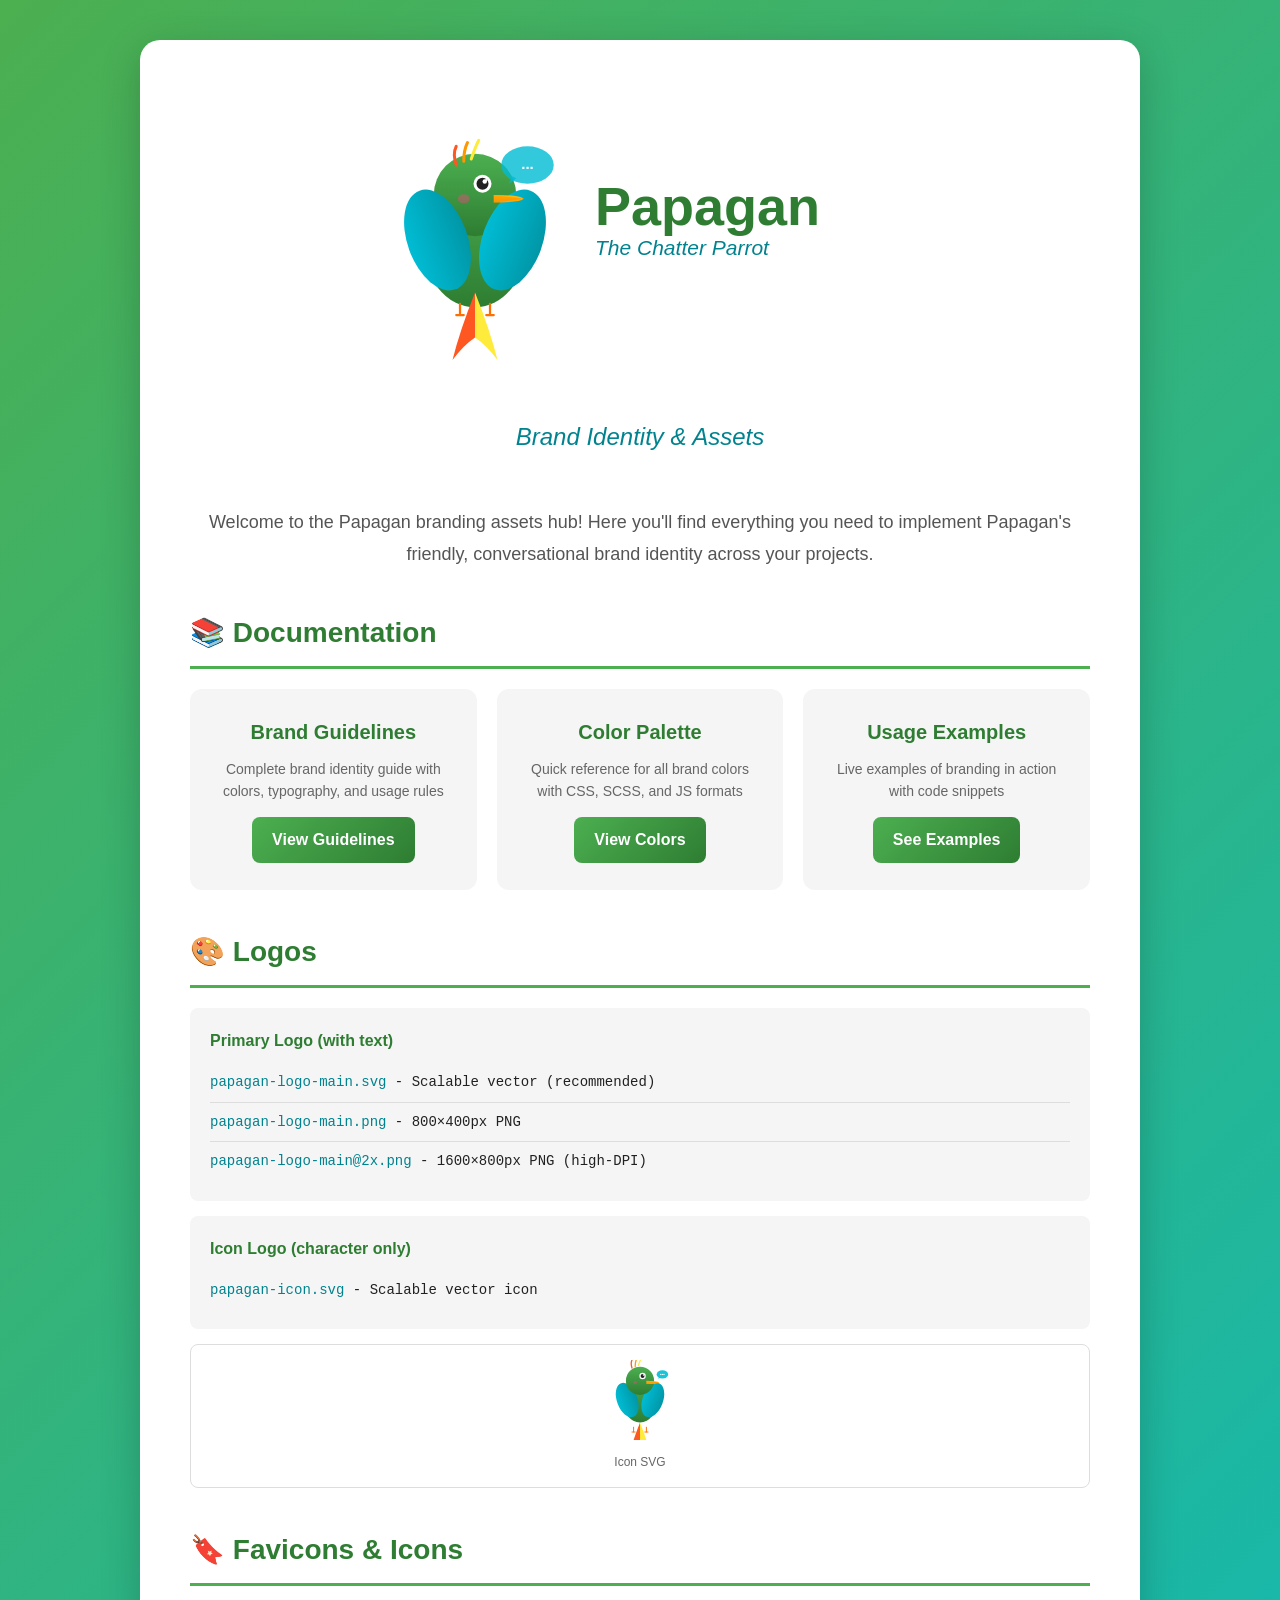
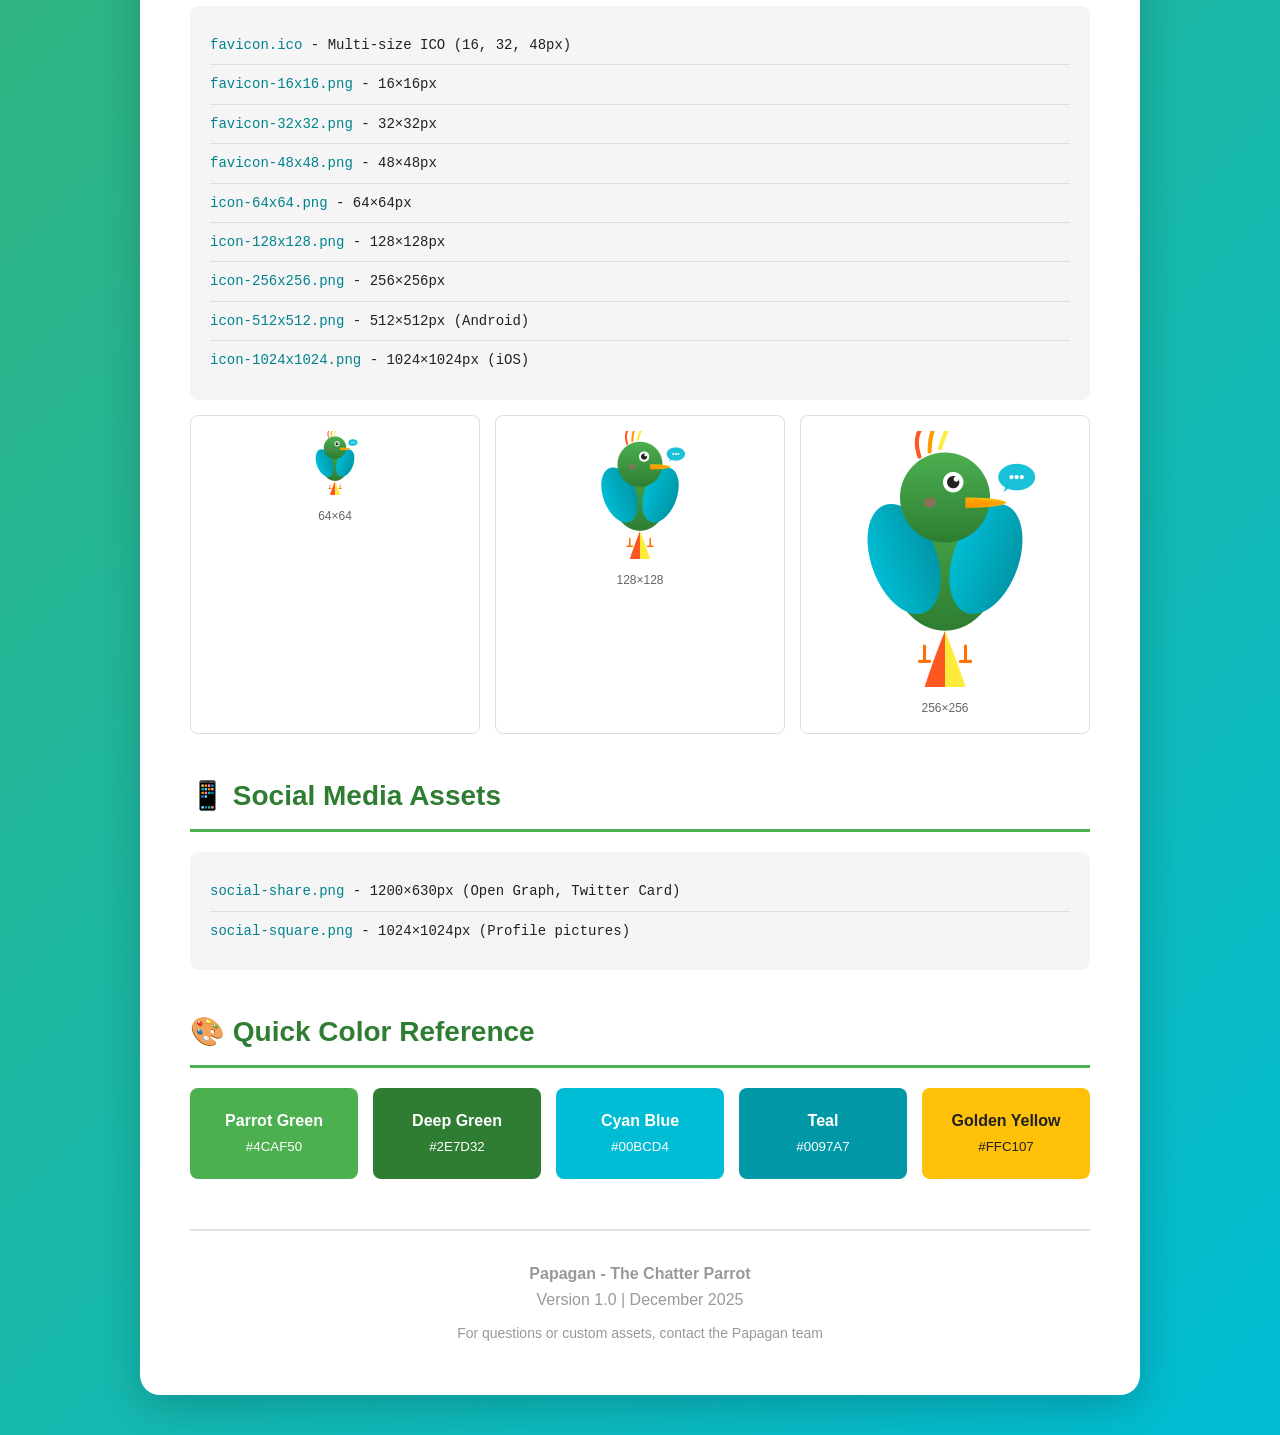
==== static/branding/index.html @ 3eb338b9 "Add branding assets index page for easy navigation Co-authored-by: orkinosai25 <243531199+orkinosai2" ====
<!DOCTYPE html>
<html lang="en">
<head>
    <meta charset="UTF-8">
    <meta name="viewport" content="width=device-width, initial-scale=1.0">
    <title>Papagan Branding Assets</title>
    <link rel="icon" type="image/x-icon" href="icons/favicon.ico">
    <style>
        * {
            margin: 0;
            padding: 0;
            box-sizing: border-box;
        }
        
        body {
            font-family: 'Segoe UI', -apple-system, BlinkMacSystemFont, Arial, sans-serif;
            line-height: 1.6;
            color: #212121;
            background: linear-gradient(135deg, #4CAF50, #00BCD4);
            min-height: 100vh;
            padding: 40px 20px;
        }
        
        .container {
            max-width: 1000px;
            margin: 0 auto;
            background: white;
            border-radius: 20px;
            padding: 50px;
            box-shadow: 0 10px 40px rgba(0, 0, 0, 0.2);
        }
        
        .header {
            text-align: center;
            margin-bottom: 50px;
        }
        
        .header img {
            max-width: 600px;
            width: 100%;
            height: auto;
            margin-bottom: 20px;
        }
        
        .header h1 {
            font-size: 42px;
            color: #2E7D32;
            margin-bottom: 10px;
        }
        
        .header .tagline {
            font-size: 24px;
            color: #00838F;
            font-style: italic;
        }
        
        .description {
            text-align: center;
            font-size: 18px;
            margin-bottom: 40px;
            color: #555;
            line-height: 1.8;
        }
        
        .section {
            margin: 40px 0;
        }
        
        .section h2 {
            color: #2E7D32;
            font-size: 28px;
            margin-bottom: 20px;
            padding-bottom: 10px;
            border-bottom: 3px solid #4CAF50;
        }
        
        .cards {
            display: grid;
            grid-template-columns: repeat(auto-fit, minmax(250px, 1fr));
            gap: 20px;
            margin-top: 20px;
        }
        
        .card {
            background: #F5F5F5;
            border-radius: 12px;
            padding: 25px;
            text-align: center;
            transition: transform 0.2s, box-shadow 0.2s;
            border: 2px solid transparent;
        }
        
        .card:hover {
            transform: translateY(-5px);
            box-shadow: 0 8px 20px rgba(46, 125, 50, 0.2);
            border-color: #4CAF50;
        }
        
        .card h3 {
            color: #2E7D32;
            font-size: 20px;
            margin-bottom: 10px;
        }
        
        .card p {
            color: #666;
            font-size: 14px;
            margin-bottom: 15px;
        }
        
        .card a {
            display: inline-block;
            background: linear-gradient(135deg, #4CAF50, #2E7D32);
            color: white;
            text-decoration: none;
            padding: 10px 20px;
            border-radius: 8px;
            font-weight: 600;
            transition: transform 0.2s;
        }
        
        .card a:hover {
            transform: scale(1.05);
        }
        
        .file-list {
            background: #F5F5F5;
            padding: 20px;
            border-radius: 8px;
            margin-top: 15px;
        }
        
        .file-list h4 {
            color: #2E7D32;
            margin-bottom: 10px;
        }
        
        .file-list ul {
            list-style: none;
            padding-left: 0;
        }
        
        .file-list li {
            padding: 8px 0;
            border-bottom: 1px solid #ddd;
            font-family: 'Courier New', monospace;
            font-size: 14px;
        }
        
        .file-list li:last-child {
            border-bottom: none;
        }
        
        .file-list a {
            color: #00838F;
            text-decoration: none;
        }
        
        .file-list a:hover {
            color: #4CAF50;
            text-decoration: underline;
        }
        
        .footer {
            text-align: center;
            margin-top: 50px;
            padding-top: 30px;
            border-top: 2px solid #E0E0E0;
            color: #999;
        }
        
        .preview-grid {
            display: grid;
            grid-template-columns: repeat(auto-fit, minmax(100px, 1fr));
            gap: 15px;
            margin-top: 15px;
        }
        
        .preview-item {
            text-align: center;
            padding: 15px;
            background: white;
            border-radius: 8px;
            border: 1px solid #ddd;
        }
        
        .preview-item img {
            max-width: 100%;
            height: auto;
            margin-bottom: 5px;
        }
        
        .preview-item span {
            display: block;
            font-size: 12px;
            color: #666;
        }
    </style>
</head>
<body>
    <div class="container">
        <div class="header">
            <img src="logos/papagan-logo-main.svg" alt="Papagan - The Chatter Parrot">
            <p class="tagline">Brand Identity & Assets</p>
        </div>
        
        <div class="description">
            <p>Welcome to the Papagan branding assets hub! Here you'll find everything you need to implement Papagan's friendly, conversational brand identity across your projects.</p>
        </div>
        
        <div class="section">
            <h2>📚 Documentation</h2>
            <div class="cards">
                <div class="card">
                    <h3>Brand Guidelines</h3>
                    <p>Complete brand identity guide with colors, typography, and usage rules</p>
                    <a href="guidelines/BRAND_GUIDELINES.md" target="_blank">View Guidelines</a>
                </div>
                
                <div class="card">
                    <h3>Color Palette</h3>
                    <p>Quick reference for all brand colors with CSS, SCSS, and JS formats</p>
                    <a href="guidelines/COLOR_PALETTE.md" target="_blank">View Colors</a>
                </div>
                
                <div class="card">
                    <h3>Usage Examples</h3>
                    <p>Live examples of branding in action with code snippets</p>
                    <a href="guidelines/examples.html" target="_blank">See Examples</a>
                </div>
            </div>
        </div>
        
        <div class="section">
            <h2>🎨 Logos</h2>
            <div class="file-list">
                <h4>Primary Logo (with text)</h4>
                <ul>
                    <li><a href="logos/papagan-logo-main.svg" download>papagan-logo-main.svg</a> - Scalable vector (recommended)</li>
                    <li><a href="logos/papagan-logo-main.png" download>papagan-logo-main.png</a> - 800×400px PNG</li>
                    <li><a href="logos/papagan-logo-main@2x.png" download>papagan-logo-main@2x.png</a> - 1600×800px PNG (high-DPI)</li>
                </ul>
            </div>
            
            <div class="file-list">
                <h4>Icon Logo (character only)</h4>
                <ul>
                    <li><a href="logos/papagan-icon.svg" download>papagan-icon.svg</a> - Scalable vector icon</li>
                </ul>
            </div>
            
            <div class="preview-grid">
                <div class="preview-item">
                    <img src="logos/papagan-icon.svg" alt="Icon" style="width: 80px;">
                    <span>Icon SVG</span>
                </div>
            </div>
        </div>
        
        <div class="section">
            <h2>🔖 Favicons & Icons</h2>
            <div class="file-list">
                <ul>
                    <li><a href="icons/favicon.ico" download>favicon.ico</a> - Multi-size ICO (16, 32, 48px)</li>
                    <li><a href="icons/favicon-16x16.png" download>favicon-16x16.png</a> - 16×16px</li>
                    <li><a href="icons/favicon-32x32.png" download>favicon-32x32.png</a> - 32×32px</li>
                    <li><a href="icons/favicon-48x48.png" download>favicon-48x48.png</a> - 48×48px</li>
                    <li><a href="icons/icon-64x64.png" download>icon-64x64.png</a> - 64×64px</li>
                    <li><a href="icons/icon-128x128.png" download>icon-128x128.png</a> - 128×128px</li>
                    <li><a href="icons/icon-256x256.png" download>icon-256x256.png</a> - 256×256px</li>
                    <li><a href="icons/icon-512x512.png" download>icon-512x512.png</a> - 512×512px (Android)</li>
                    <li><a href="icons/icon-1024x1024.png" download>icon-1024x1024.png</a> - 1024×1024px (iOS)</li>
                </ul>
            </div>
            
            <div class="preview-grid">
                <div class="preview-item">
                    <img src="icons/icon-64x64.png" alt="64x64">
                    <span>64×64</span>
                </div>
                <div class="preview-item">
                    <img src="icons/icon-128x128.png" alt="128x128">
                    <span>128×128</span>
                </div>
                <div class="preview-item">
                    <img src="icons/icon-256x256.png" alt="256x256">
                    <span>256×256</span>
                </div>
            </div>
        </div>
        
        <div class="section">
            <h2>📱 Social Media Assets</h2>
            <div class="file-list">
                <ul>
                    <li><a href="social/social-share.png" download>social-share.png</a> - 1200×630px (Open Graph, Twitter Card)</li>
                    <li><a href="social/social-square.png" download>social-square.png</a> - 1024×1024px (Profile pictures)</li>
                </ul>
            </div>
        </div>
        
        <div class="section">
            <h2>🎨 Quick Color Reference</h2>
            <div style="display: grid; grid-template-columns: repeat(auto-fit, minmax(120px, 1fr)); gap: 15px; margin-top: 20px;">
                <div style="background: #4CAF50; color: white; padding: 20px; border-radius: 8px; text-align: center;">
                    <strong>Parrot Green</strong><br>
                    <small>#4CAF50</small>
                </div>
                <div style="background: #2E7D32; color: white; padding: 20px; border-radius: 8px; text-align: center;">
                    <strong>Deep Green</strong><br>
                    <small>#2E7D32</small>
                </div>
                <div style="background: #00BCD4; color: white; padding: 20px; border-radius: 8px; text-align: center;">
                    <strong>Cyan Blue</strong><br>
                    <small>#00BCD4</small>
                </div>
                <div style="background: #0097A7; color: white; padding: 20px; border-radius: 8px; text-align: center;">
                    <strong>Teal</strong><br>
                    <small>#0097A7</small>
                </div>
                <div style="background: #FFC107; color: #212121; padding: 20px; border-radius: 8px; text-align: center;">
                    <strong>Golden Yellow</strong><br>
                    <small>#FFC107</small>
                </div>
            </div>
        </div>
        
        <div class="footer">
            <p><strong>Papagan - The Chatter Parrot</strong></p>
            <p>Version 1.0 | December 2025</p>
            <p style="margin-top: 10px; font-size: 14px;">For questions or custom assets, contact the Papagan team</p>
        </div>
    </div>
</body>
</html>
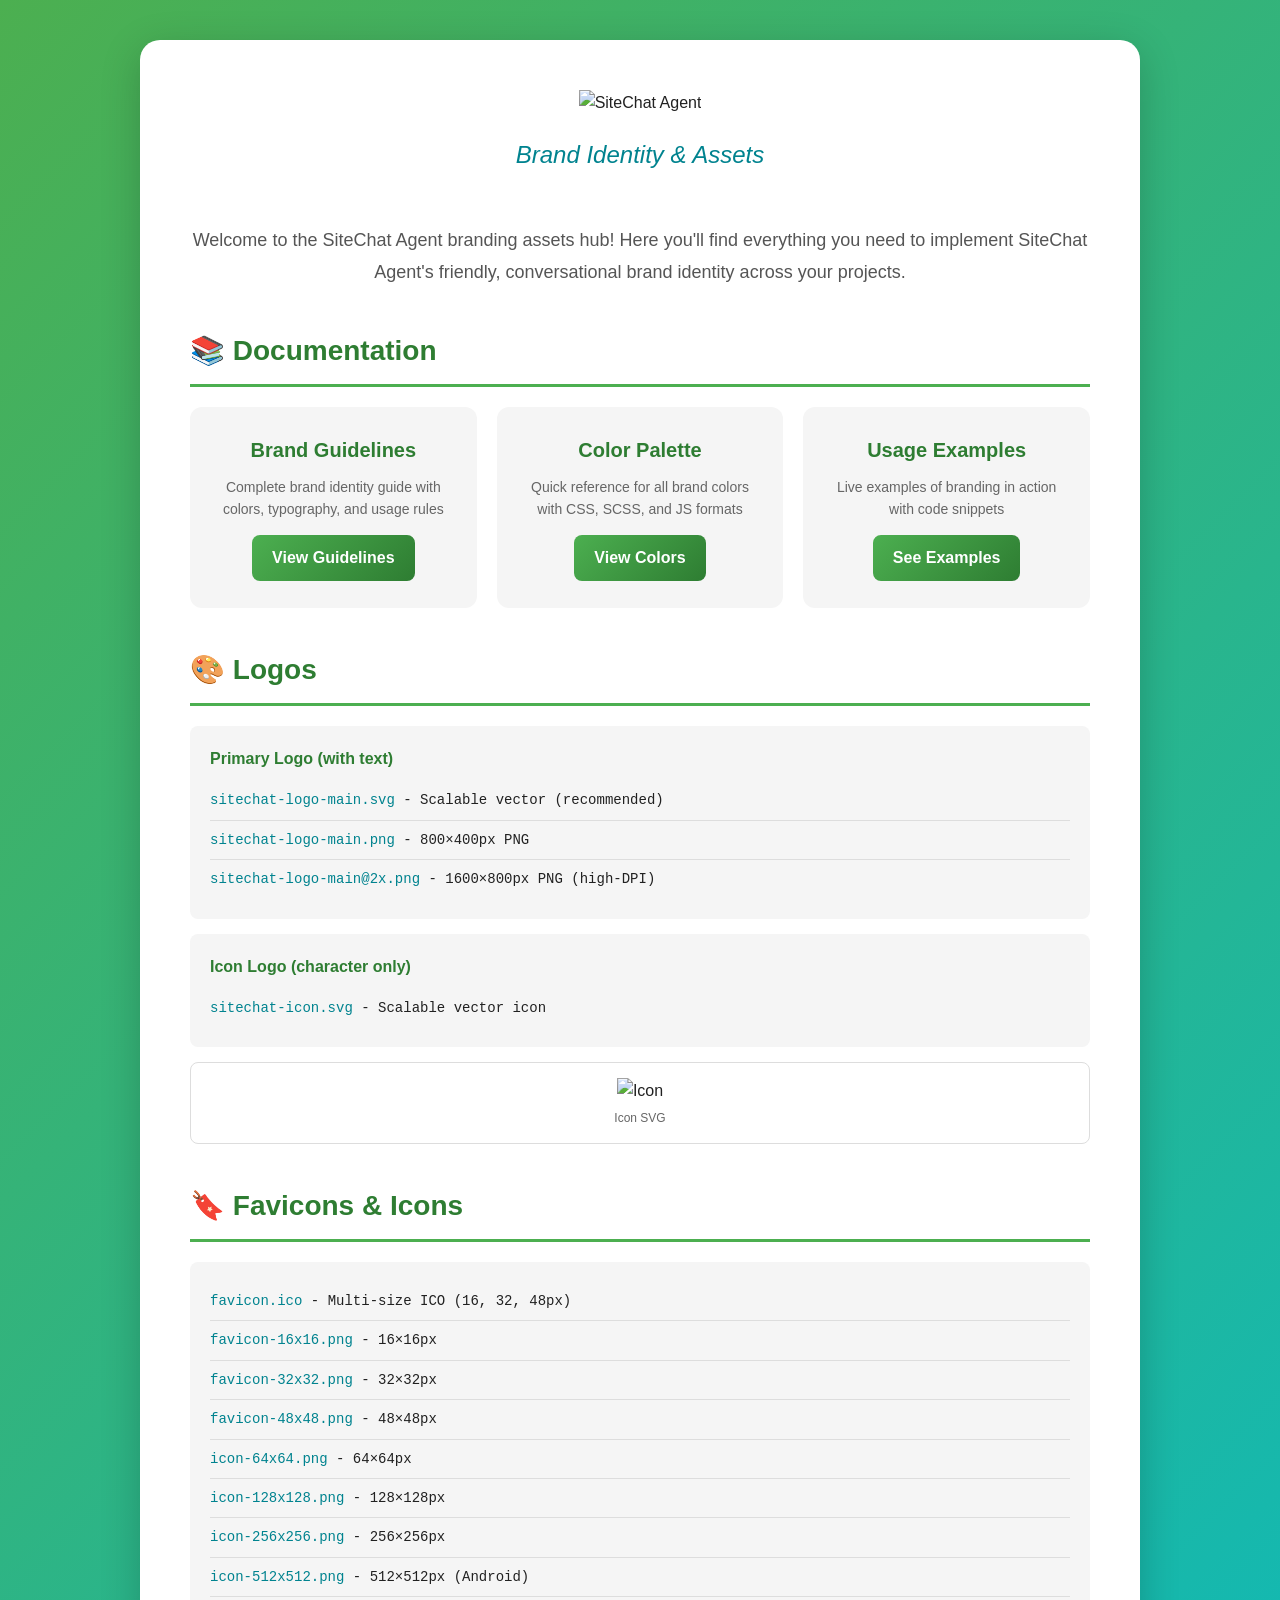
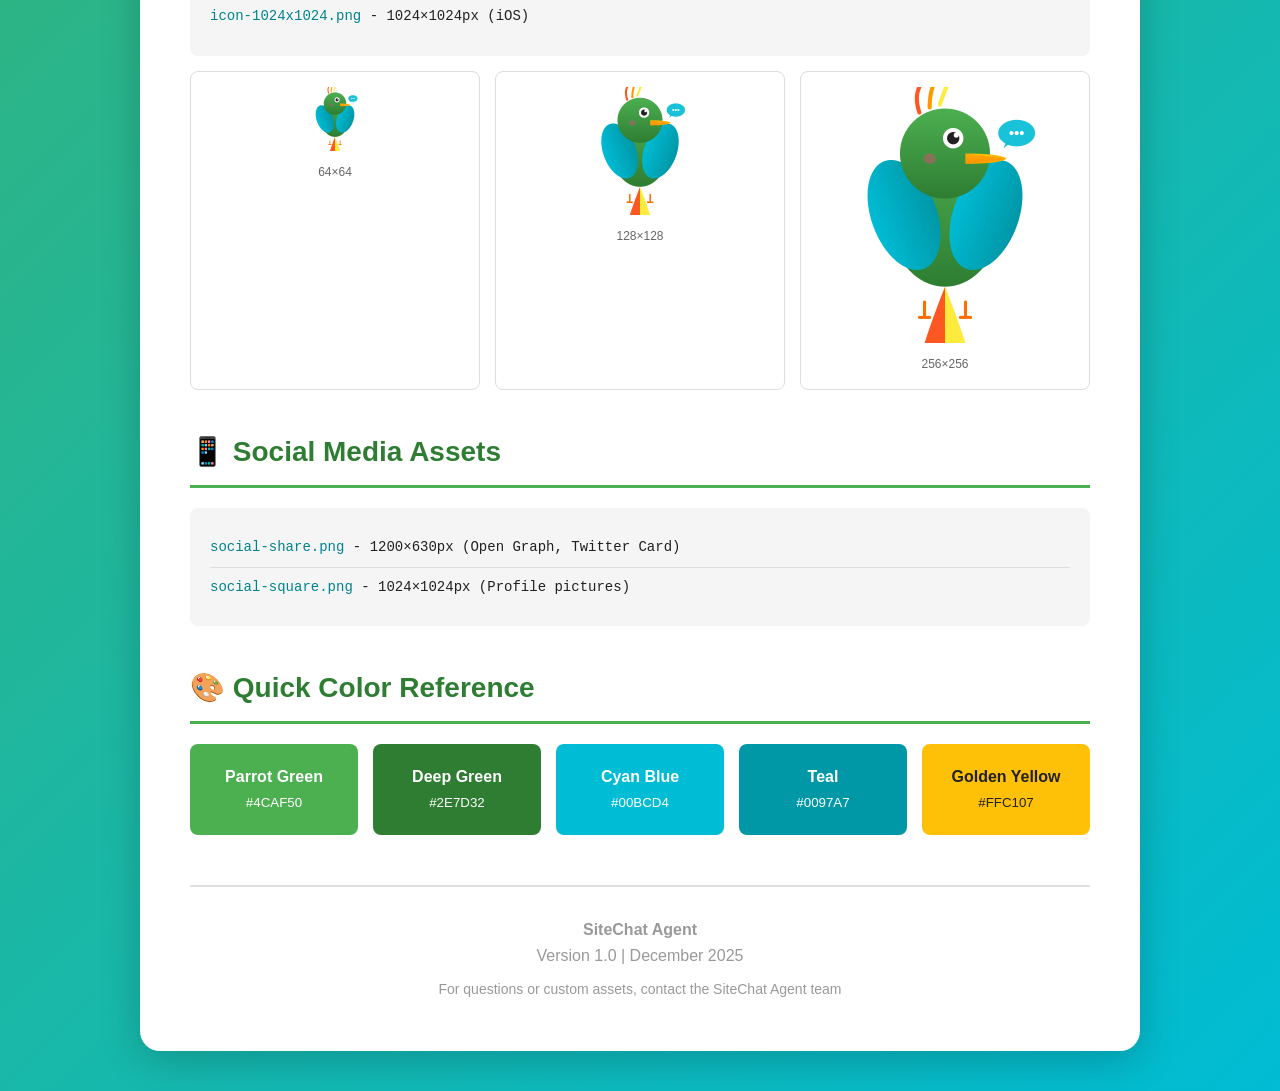
==== commit 561d3be2: "Rename to SiteChat Agent with updated tagline Agent-Logs-Url: https://github.com/orkinosai25-org/ork" ====
--- a/static/branding/index.html
+++ b/static/branding/index.html
@@ -3,7 +3,7 @@
 <head>
     <meta charset="UTF-8">
     <meta name="viewport" content="width=device-width, initial-scale=1.0">
-    <title>Papagan Branding Assets</title>
+    <title>SiteChat Agent Branding Assets</title>
     <link rel="icon" type="image/x-icon" href="icons/favicon.ico">
     <style>
         * {
@@ -200,12 +200,12 @@
 <body>
     <div class="container">
         <div class="header">
-            <img src="logos/papagan-logo-main.svg" alt="Papagan - The Chatter Parrot">
+            <img src="logos/sitechat-logo-main.svg" alt="SiteChat Agent">
             <p class="tagline">Brand Identity & Assets</p>
         </div>
         
         <div class="description">
-            <p>Welcome to the Papagan branding assets hub! Here you'll find everything you need to implement Papagan's friendly, conversational brand identity across your projects.</p>
+            <p>Welcome to the SiteChat Agent branding assets hub! Here you'll find everything you need to implement SiteChat Agent's friendly, conversational brand identity across your projects.</p>
         </div>
         
         <div class="section">
@@ -236,22 +236,22 @@
             <div class="file-list">
                 <h4>Primary Logo (with text)</h4>
                 <ul>
-                    <li><a href="logos/papagan-logo-main.svg" download>papagan-logo-main.svg</a> - Scalable vector (recommended)</li>
-                    <li><a href="logos/papagan-logo-main.png" download>papagan-logo-main.png</a> - 800×400px PNG</li>
-                    <li><a href="logos/papagan-logo-main@2x.png" download>papagan-logo-main@2x.png</a> - 1600×800px PNG (high-DPI)</li>
+                    <li><a href="logos/sitechat-logo-main.svg" download>sitechat-logo-main.svg</a> - Scalable vector (recommended)</li>
+                    <li><a href="logos/sitechat-logo-main.png" download>sitechat-logo-main.png</a> - 800×400px PNG</li>
+                    <li><a href="logos/sitechat-logo-main@2x.png" download>sitechat-logo-main@2x.png</a> - 1600×800px PNG (high-DPI)</li>
                 </ul>
             </div>
             
             <div class="file-list">
                 <h4>Icon Logo (character only)</h4>
                 <ul>
-                    <li><a href="logos/papagan-icon.svg" download>papagan-icon.svg</a> - Scalable vector icon</li>
+                    <li><a href="logos/sitechat-icon.svg" download>sitechat-icon.svg</a> - Scalable vector icon</li>
                 </ul>
             </div>
             
             <div class="preview-grid">
                 <div class="preview-item">
-                    <img src="logos/papagan-icon.svg" alt="Icon" style="width: 80px;">
+                    <img src="logos/sitechat-icon.svg" alt="Icon" style="width: 80px;">
                     <span>Icon SVG</span>
                 </div>
             </div>
@@ -326,9 +326,9 @@
         </div>
         
         <div class="footer">
-            <p><strong>Papagan - The Chatter Parrot</strong></p>
+            <p><strong>SiteChat Agent</strong></p>
             <p>Version 1.0 | December 2025</p>
-            <p style="margin-top: 10px; font-size: 14px;">For questions or custom assets, contact the Papagan team</p>
+            <p style="margin-top: 10px; font-size: 14px;">For questions or custom assets, contact the SiteChat Agent team</p>
         </div>
     </div>
 </body>
